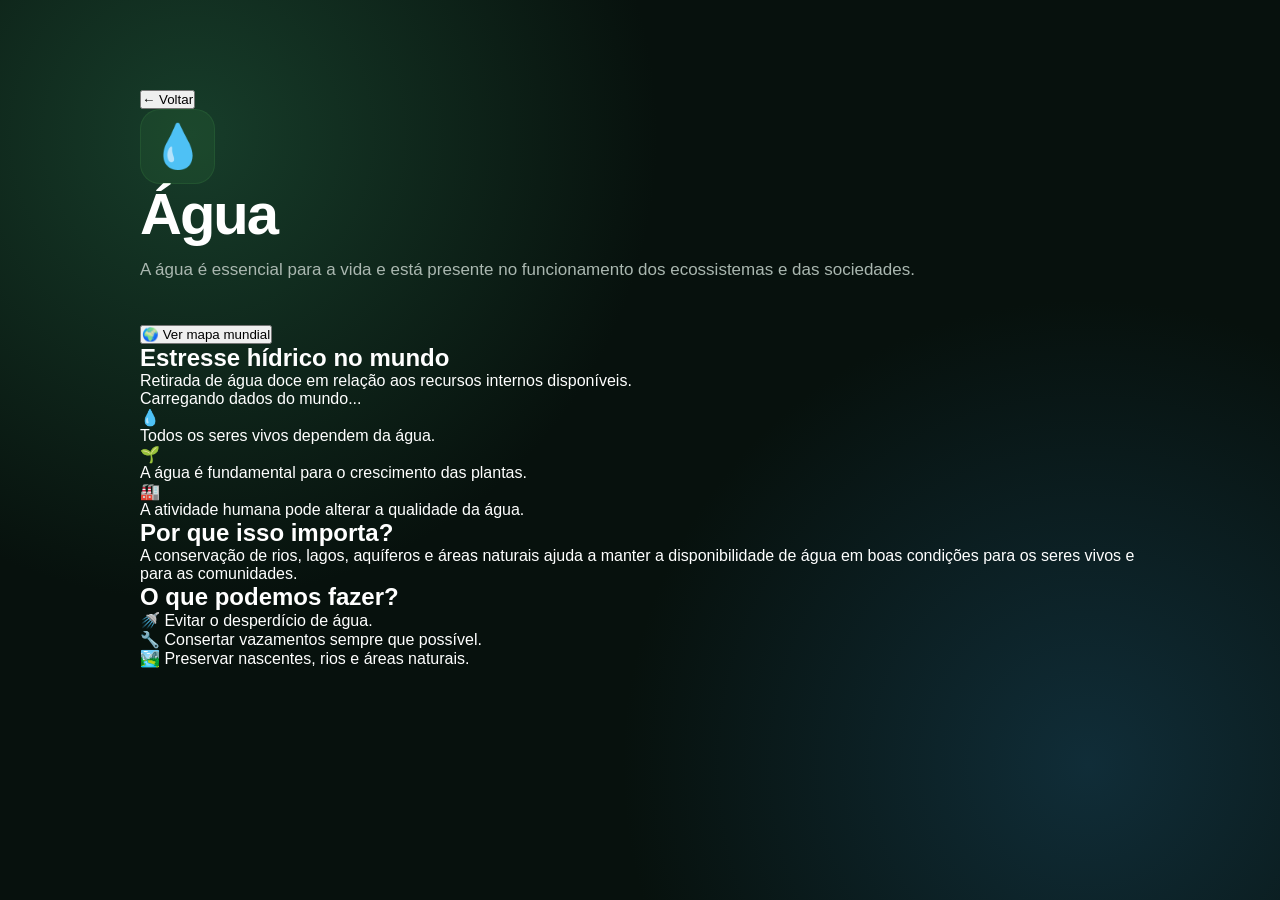
==== agua.html @ 877a5daf "Add files via upload" ====
<!DOCTYPE html>
<html lang="pt-BR">
<head>
    <meta charset="UTF-8">
    <meta name="viewport" content="width=device-width, initial-scale=1.0">

    <title>Água — Planeta em Dados</title>

    <link rel="stylesheet" href="style.css">
</head>

<body class="pagina tema-ciano">

    <div class="conteudo">

        <button class="voltar" onclick="voltar()">← Voltar</button>

        <header class="cabecalho">
            <div class="icone">💧</div>

            <h1 class="titulo">Água</h1>

            <p class="subtitulo">
                A água é essencial para a vida e está presente
                no funcionamento dos ecossistemas e das sociedades.
            </p>
        </header>

        <section class="estatisticas">

            <div class="card">
                <div class="numero">💧</div>
                <div class="label">
                    Todos os seres vivos dependem da água.
                </div>
            </div>

            <div class="card">
                <div class="numero">🌱</div>
                <div class="label">
                    A água é fundamental para o crescimento das plantas.
                </div>
            </div>

            <div class="card">
                <div class="numero">🏭</div>
                <div class="label">
                    A atividade humana pode alterar a qualidade da água.
                </div>
            </div>

        </section>

        <section class="secao">

            <h2>Por que isso importa?</h2>

            <p>
                A conservação de rios, lagos, aquíferos e áreas naturais
                ajuda a manter a disponibilidade de água em boas condições
                para os seres vivos e para as comunidades.
            </p>

            <div class="barra">
                <div class="progresso"></div>
            </div>

        </section>

        <section class="secao">

            <h2>O que podemos fazer?</h2>

            <div class="acoes">

                <div class="acao">
                    🚿 Evitar o desperdício de água.
                </div>

                <div class="acao">
                    🔧 Consertar vazamentos sempre que possível.
                </div>

                <div class="acao">
                    🏞️ Preservar nascentes, rios e áreas naturais.
                </div>

            </div>

        </section>

    </div>

    <script src="script.js"></script>

</body>
</html>
---- style.css ----
* {
    margin: 0;
    padding: 0;
    box-sizing: border-box;
}

html,
body {
    width: 100%;
    min-height: 100%;
}

body {
    font-family: Arial, sans-serif;

    background:
        radial-gradient(
            circle at 15% 15%,
            #173d2a 0%,
            transparent 35%
        ),
        radial-gradient(
            circle at 85% 85%,
            #102d38 0%,
            transparent 35%
        ),
        #07110d;

    color: white;
}

.pagina {
    width: min(1000px, 90vw);

    min-height: 100vh;

    margin: auto;

    padding:
        clamp(50px, 10vh, 100px)
        0
        30px;

    display: flex;
    flex-direction: column;
}

.cabecalho {
    margin-bottom: 45px;

    animation:
        aparecer 0.8s ease;
}

.cabecalho h1 {
    font-size:
        clamp(32px, 5vw, 58px);

    letter-spacing: -2px;

    line-height: 1.05;
}

.cabecalho p {
    margin-top: 15px;

    color: #aab7b0;

    font-size: 17px;
}

.projetos {
    display: grid;

    grid-template-columns:
        repeat(
            auto-fit,
            minmax(280px, 1fr)
        );

    gap: 20px;
}

.projeto {
    position: relative;

    min-height: 190px;

    padding: 25px;

    display: flex;
    align-items: center;

    gap: 22px;

    text-decoration: none;

    color: white;

    border-radius: 24px;

    border:
        1px solid
        rgba(255, 255, 255, 0.09);

    background:
        rgba(255, 255, 255, 0.055);

    backdrop-filter: blur(12px);

    overflow: hidden;

    transition:
        transform 0.3s ease,
        background 0.3s ease,
        border-color 0.3s ease,
        box-shadow 0.3s ease;

    animation:
        aparecer 0.8s ease;
}

.projeto::before {
    content: "";

    position: absolute;

    width: 180px;
    height: 180px;

    left: -50px;
    top: -60px;

    border-radius: 50%;

    background: #4caf50;

    opacity: 0.08;

    transition:
        transform 0.5s ease,
        opacity 0.5s ease;
}

.projeto:hover {
    transform:
        translateY(-7px)
        scale(1.015);

    background:
        rgba(255, 255, 255, 0.09);

    border-color:
        rgba(76, 175, 80, 0.45);

    box-shadow:
        0 18px 45px
        rgba(0, 0, 0, 0.28);
}

.projeto:hover::before {
    transform: scale(2.2);

    opacity: 0.13;
}

.icone {
    position: relative;

    z-index: 1;

    width: 75px;
    height: 75px;

    flex-shrink: 0;

    display: flex;
    align-items: center;
    justify-content: center;

    font-size: 43px;

    border-radius: 20px;

    background:
        rgba(76, 175, 80, 0.10);

    border:
        1px solid
        rgba(76, 175, 80, 0.15);

    transition:
        transform 0.35s ease;
}

.projeto:hover .icone {
    transform:
        scale(1.08)
        rotate(-4deg);
}

.info {
    position: relative;

    z-index: 1;
}

.info h2 {
    font-size: 24px;

    margin-bottom: 8px;
}

.info p {
    color: #aab7b0;

    font-size: 15px;
}

.info span {
    display: inline-block;

    margin-top: 18px;

    color: #76c56a;

    font-size: 14px;

    font-weight: bold;

    transition:
        transform 0.25s ease;
}

.projeto:hover .info span {
    transform: translateX(5px);
}

.rodape {
    margin-top: auto;

    padding-top: 60px;

    text-align: center;

    font-size: 11px;

    letter-spacing: 0.5px;
}

.rodape a {
    color:
        rgba(255, 255, 255, 0.18);

    text-decoration: none;

    transition:
        color 0.2s ease;
}

.rodape a:hover {
    color:
        rgba(255, 255, 255, 0.4);
}

@keyframes aparecer {
    from {
        opacity: 0;

        transform:
            translateY(25px);
    }

    to {
        opacity: 1;

        transform:
            translateY(0);
    }
}

@media (max-width: 600px) {

    .pagina {
        width: 90vw;

        padding-top: 55px;
    }

    .projeto {
        min-height: 170px;

        padding: 20px;

        gap: 16px;
    }

    .icone {
        width: 62px;
        height: 62px;

        font-size: 35px;
    }

    .info h2 {
        font-size: 20px;
    }
}
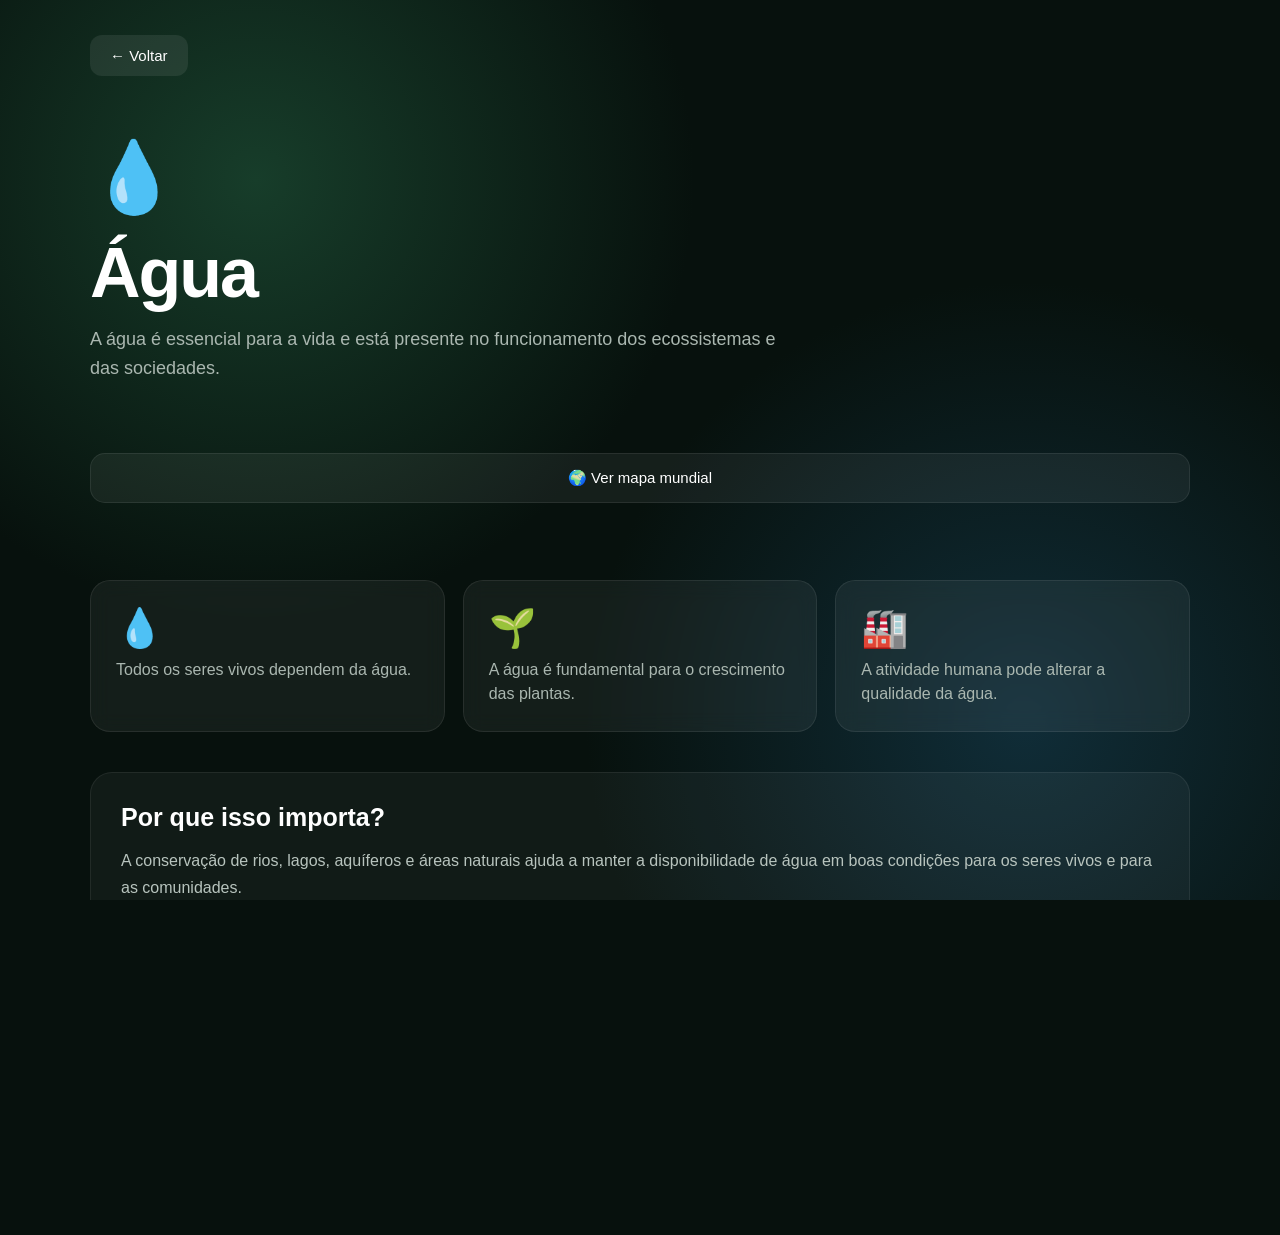
==== commit f355b6da: "Change stylesheet and maintain HTML structure Updated stylesheet link and ensured proper HTML struct" ====
--- a/agua.html
+++ b/agua.html
@@ -6,7 +6,7 @@
 
     <title>Água — Planeta em Dados</title>
 
-    <link rel="stylesheet" href="style.css">
+    <link rel="stylesheet" href="style_2.css">
 </head>
 
 <body class="pagina tema-ciano">
@@ -94,4 +94,4 @@
     <script src="script.js"></script>
 
 </body>
-</html>+</html>
--- a/style_2.css
+++ b/style_2.css
@@ -0,0 +1,1564 @@
+* {
+    margin: 0;
+    padding: 0;
+    box-sizing: border-box;
+}
+
+html {
+    width: 100%;
+    height: 100%;
+
+    overflow: hidden;
+}
+
+body {
+    width: 100%;
+    height: 100%;
+
+    margin: 0;
+
+    overflow: hidden;
+
+    font-family: Arial, sans-serif;
+
+    background:
+        radial-gradient(circle at 20% 20%, #173d2a 0%, transparent 35%),
+        radial-gradient(circle at 80% 80%, #102d38 0%, transparent 35%),
+        #07110d;
+
+    color: white;
+}
+
+
+/* HOME */
+
+.home {
+    width: 100%;
+    height: 100%;
+
+    display: flex;
+    justify-content: center;
+    align-items: center;
+
+    padding: 20px;
+}
+
+.categorias {
+    width: min(1100px, 90vw);
+
+    display: grid;
+    grid-template-columns: repeat(3, 1fr);
+
+    gap: clamp(12px, 2vh, 20px);
+
+    animation: aparecer 1s ease;
+}
+
+.categoria {
+    position: relative;
+
+    height: clamp(130px, 20vh, 180px);
+
+    border: 1px solid rgba(255, 255, 255, 0.1);
+
+    border-radius: 24px;
+
+    background: rgba(255, 255, 255, 0.055);
+
+    color: white;
+
+    cursor: pointer;
+
+    overflow: hidden;
+
+    backdrop-filter: blur(12px);
+
+    transition:
+        transform 0.3s ease,
+        background 0.3s ease,
+        border-color 0.3s ease,
+        box-shadow 0.3s ease;
+}
+
+.categoria::before {
+    content: "";
+
+    position: absolute;
+
+    width: 150px;
+    height: 150px;
+
+    border-radius: 50%;
+
+    left: var(--bola-x);
+    top: var(--bola-y);
+
+    transform: translate(-50%, -50%);
+
+    background: var(--cor);
+
+    opacity: 0.12;
+
+    transition:
+        transform 0.5s ease,
+        opacity 0.5s ease;
+}
+
+.categoria:hover {
+    transform: translateY(-10px) scale(1.025);
+
+    background: rgba(255, 255, 255, 0.1);
+
+    border-color: var(--cor);
+
+    box-shadow:
+        0 15px 40px rgba(0, 0, 0, 0.35),
+        0 0 25px var(--brilho);
+}
+
+.categoria:hover::before {
+    transform: translate(-50%, -50%) scale(2.8);
+
+    opacity: 0.2;
+}
+
+.categoria span {
+    position: relative;
+
+    display: block;
+
+    font-size: clamp(40px, 6vh, 52px);
+
+    margin-bottom: clamp(10px, 2vh, 18px);
+
+    transition:
+        transform 0.4s ease;
+}
+
+.categoria:hover span {
+    transform: scale(1.2) rotate(var(--rotacao));
+}
+
+.categoria p {
+    position: relative;
+
+    font-size: clamp(13px, 2vh, 17px);
+
+    font-weight: bold;
+
+    letter-spacing: 2px;
+}
+
+
+/* CLIQUE */
+
+.categoria.clicando {
+    animation: clique 0.18s ease-out forwards;
+
+    z-index: 100;
+}
+
+.categoria.clicando span {
+    animation: cliqueEmoji 0.18s ease-out forwards;
+}
+
+@keyframes clique {
+    0% {
+        transform: translateY(-10px) scale(1.025);
+    }
+
+    50% {
+        transform: translateY(-2px) scale(0.90);
+    }
+
+    100% {
+        transform: translateY(-10px) scale(1.025);
+    }
+}
+
+@keyframes cliqueEmoji {
+    0% {
+        transform: scale(1.2) rotate(var(--rotacao));
+    }
+
+    50% {
+        transform: scale(0.85) rotate(0deg);
+    }
+
+    100% {
+        transform: scale(1.2) rotate(var(--rotacao));
+    }
+}
+
+
+/* CORES */
+
+.desmatamento {
+    --cor: #4caf50;
+
+    --brilho:
+        rgba(76, 175, 80, 0.3);
+}
+
+.oceanos {
+    --cor: #2196f3;
+
+    --brilho:
+        rgba(33, 150, 243, 0.3);
+}
+
+.agua {
+    --cor: #00bcd4;
+
+    --brilho:
+        rgba(0, 188, 212, 0.3);
+}
+
+.queimadas {
+    --cor: #ff5722;
+
+    --brilho:
+        rgba(255, 87, 34, 0.3);
+}
+
+.residuos {
+    --cor: #8bc34a;
+
+    --brilho:
+        rgba(139, 195, 74, 0.3);
+}
+
+.clima {
+    --cor: #ffc107;
+
+    --brilho:
+        rgba(255, 193, 7, 0.3);
+}
+
+
+/* TELAS */
+
+.pagina {
+    width: 100%;
+    min-height: 100vh;
+
+    padding: 35px;
+
+    overflow-y: auto;
+
+    animation: aparecer 0.7s ease;
+}
+
+.conteudo {
+    width: min(1100px, 92vw);
+
+    margin: auto;
+}
+
+.voltar {
+    border: none;
+
+    padding: 12px 20px;
+
+    border-radius: 12px;
+
+    background: rgba(255, 255, 255, 0.08);
+
+    color: white;
+
+    cursor: pointer;
+
+    font-size: 15px;
+
+    transition:
+        transform 0.25s ease,
+        background 0.25s ease;
+}
+
+.voltar:hover {
+    transform: translateX(-5px);
+
+    background: rgba(255, 255, 255, 0.15);
+}
+
+.cabecalho {
+    margin-top: 60px;
+
+    margin-bottom: 45px;
+}
+
+.icone {
+    font-size: 70px;
+
+    animation:
+        flutuar 3s ease-in-out infinite;
+}
+
+.titulo {
+    margin-top: 15px;
+
+    font-size:
+        clamp(38px, 6vw, 70px);
+
+    letter-spacing: -2px;
+}
+
+.subtitulo {
+    margin-top: 12px;
+
+    max-width: 700px;
+
+    color: #aab7b0;
+
+    font-size: 18px;
+
+    line-height: 1.6;
+}
+
+.estatisticas {
+    display: grid;
+
+    grid-template-columns:
+        repeat(3, 1fr);
+
+    gap: 18px;
+
+    margin-bottom: 40px;
+}
+
+.card {
+    padding: 25px;
+
+    border-radius: 20px;
+
+    background:
+        rgba(255, 255, 255, 0.055);
+
+    border:
+        1px solid rgba(255, 255, 255, 0.08);
+
+    backdrop-filter: blur(10px);
+
+    transition:
+        transform 0.3s ease,
+        background 0.3s ease;
+}
+
+.card:hover {
+    transform: translateY(-6px);
+
+    background:
+        rgba(255, 255, 255, 0.09);
+}
+
+.numero {
+    font-size: 38px;
+
+    font-weight: bold;
+
+    color: var(--cor);
+}
+
+.label {
+    margin-top: 8px;
+
+    color: #aab7b0;
+
+    line-height: 1.5;
+}
+
+.secao {
+    padding: 30px;
+
+    margin-bottom: 25px;
+
+    border-radius: 22px;
+
+    background:
+        rgba(255, 255, 255, 0.045);
+
+    border:
+        1px solid rgba(255, 255, 255, 0.07);
+}
+
+.secao h2 {
+    margin-bottom: 15px;
+
+    font-size: 25px;
+}
+
+.secao p {
+    color: #b8c4be;
+
+    line-height: 1.7;
+}
+
+.barra {
+    width: 100%;
+
+    height: 14px;
+
+    margin-top: 20px;
+
+    border-radius: 20px;
+
+    background:
+        rgba(255, 255, 255, 0.08);
+
+    overflow: hidden;
+}
+
+.progresso {
+    height: 100%;
+
+    width: 72%;
+
+    border-radius: 20px;
+
+    background: var(--cor);
+
+    animation:
+        carregar 1.5s ease;
+}
+
+.acoes {
+    display: grid;
+
+    grid-template-columns:
+        repeat(3, 1fr);
+
+    gap: 15px;
+
+    margin-top: 20px;
+}
+
+.acao {
+    padding: 18px;
+
+    border-radius: 15px;
+
+    background:
+        rgba(255, 255, 255, 0.06);
+
+    color: #dce7e1;
+}
+
+
+/* CORES DAS PÁGINAS */
+
+.tema-verde {
+    --cor: #4caf50;
+}
+
+.tema-azul {
+    --cor: #2196f3;
+}
+
+.tema-ciano {
+    --cor: #00bcd4;
+}
+
+.tema-vermelho {
+    --cor: #ff5722;
+}
+
+.tema-lima {
+    --cor: #8bc34a;
+}
+
+.tema-amarelo {
+    --cor: #ffc107;
+}
+
+
+/* ANIMAÇÕES */
+
+@keyframes aparecer {
+    from {
+        opacity: 0;
+
+        transform:
+            translateY(30px);
+    }
+
+    to {
+        opacity: 1;
+
+        transform:
+            translateY(0);
+    }
+}
+
+@keyframes flutuar {
+    0%, 100% {
+        transform:
+            translateY(0);
+    }
+
+    50% {
+        transform:
+            translateY(-10px);
+    }
+}
+
+@keyframes carregar {
+    from {
+        width: 0;
+    }
+}
+
+
+/* YOUTUBE */
+
+.youtube {
+    position: fixed;
+
+    bottom: 12px;
+
+    left: 50%;
+
+    transform:
+        translateX(-50%);
+
+    font-size: 11px;
+
+    color:
+        rgba(255, 255, 255, 0.15);
+
+    letter-spacing: 0.5px;
+
+    user-select: none;
+
+    white-space: nowrap;
+}
+
+
+/* RESPONSIVO */
+
+@media (max-width: 750px) {
+    html {
+        overflow: auto;
+    }
+
+    body {
+        overflow: auto;
+    }
+
+    .home {
+        min-height: 100vh;
+
+        height: auto;
+
+        padding: 20px;
+    }
+
+    .categorias {
+        grid-template-columns: 1fr;
+
+        width: min(500px, 90vw);
+    }
+
+    .categoria {
+        height: 140px;
+    }
+
+    .estatisticas {
+        grid-template-columns: 1fr;
+    }
+
+    .acoes {
+        grid-template-columns: 1fr;
+    }
+
+    .pagina {
+        padding: 20px;
+    }
+}
+
+/* SCROLLBAR */
+
+::-webkit-scrollbar {
+    width: 12px;
+}
+
+::-webkit-scrollbar-track {
+    background: #07110d;
+
+    border-radius: 20px;
+}
+
+::-webkit-scrollbar-thumb {
+    background: color-mix(
+        in srgb,
+        var(--cor) 12%,
+        #07110d
+    );
+
+    border-radius: 20px;
+
+    border: 3px solid #07110d;
+}
+
+::-webkit-scrollbar-thumb:hover {
+    background: color-mix(
+        in srgb,
+        var(--cor) 25%,
+        #07110d
+    );
+}
+
+::-webkit-scrollbar-corner {
+    background: #07110d;
+}
+
+/* MAPA MUNDIAL */
+
+.mapa-container {
+    margin-top: 25px;
+
+    padding: 25px;
+
+    border-radius: 22px;
+
+    background: rgba(255, 255, 255, 0.045);
+
+    border: 1px solid rgba(255, 255, 255, 0.07);
+
+    overflow: hidden;
+
+    max-height: 0;
+    opacity: 0;
+
+    transform: translateY(-10px);
+
+    transition:
+        max-height 0.7s ease,
+        opacity 0.5s ease,
+        transform 0.5s ease,
+        padding 0.5s ease;
+}
+
+.mapa-container.aberto {
+    max-height: 850px;
+
+    opacity: 1;
+
+    transform: translateY(0);
+}
+
+.mapa-botao {
+    width: 100%;
+
+    margin-top: 25px;
+
+    padding: 15px 20px;
+
+    border: 1px solid rgba(255, 255, 255, 0.08);
+
+    border-radius: 15px;
+
+    background: rgba(255, 255, 255, 0.06);
+
+    color: white;
+
+    cursor: pointer;
+
+    font-size: 15px;
+
+    transition:
+        background 0.25s ease,
+        transform 0.25s ease,
+        border-color 0.25s ease;
+}
+
+.mapa-botao:hover {
+    background: rgba(255, 255, 255, 0.1);
+
+    border-color: var(--cor);
+
+    transform: translateY(-2px);
+}
+
+.mapa-titulo {
+    margin-bottom: 5px;
+
+    font-size: 22px;
+}
+
+.mapa-subtitulo {
+    margin-bottom: 20px;
+
+    color: #aab7b0;
+
+    font-size: 14px;
+}
+
+.mapa-svg {
+    width: 100%;
+
+    height: auto;
+
+    display: block;
+}
+
+.pais {
+    stroke: rgba(255, 255, 255, 0.16);
+
+    stroke-width: 0.5;
+
+    cursor: pointer;
+
+    transition:
+        opacity 0.2s ease,
+        stroke 0.2s ease,
+        stroke-width 0.2s ease;
+}
+
+.pais:hover {
+    opacity: 0.85;
+
+    stroke: white;
+
+    stroke-width: 1.2;
+}
+
+.mapa-info {
+    min-height: 62px;
+
+    margin-top: 15px;
+
+    padding: 14px 16px;
+
+    border-radius: 14px;
+
+    background: rgba(0, 0, 0, 0.18);
+
+    border: 1px solid rgba(255, 255, 255, 0.06);
+
+    color: #dce7e1;
+}
+
+.mapa-info strong {
+    color: white;
+
+    font-size: 16px;
+}
+
+.mapa-info span {
+    color: #aab7b0;
+
+    font-size: 13px;
+}
+
+.mapa-fonte {
+    margin-top: 12px;
+
+    color: rgba(255, 255, 255, 0.35);
+
+    font-size: 10px;
+
+    line-height: 1.5;
+}
+
+.mapa-carregando {
+    padding: 80px 20px;
+
+    text-align: center;
+
+    color: #aab7b0;
+}
+
+@media (max-width: 750px) {
+    .mapa-container {
+        padding: 15px;
+    }
+
+    .mapa-container.aberto {
+        max-height: 650px;
+    }
+}
+
+/* MODAL DO MAPA */
+
+.mapa-container {
+    position: relative;
+}
+
+.mapa-overlay {
+    position: fixed;
+
+    inset: 0;
+
+    z-index: 9999;
+
+    display: flex;
+
+    justify-content: center;
+    align-items: center;
+
+    padding: 25px;
+
+    background: rgba(0, 0, 0, 0.35);
+
+    backdrop-filter: blur(8px);
+
+    opacity: 0;
+
+    pointer-events: none;
+
+    transition: opacity 0.3s ease;
+}
+
+.mapa-overlay.aberto {
+    opacity: 1;
+
+    pointer-events: auto;
+}
+
+.mapa-modal {
+    position: relative;
+
+    width: min(560px, 90vw);
+
+    padding: 35px;
+
+    border-radius: 24px;
+
+    background: rgba(15, 25, 21, 0.94);
+
+    border: 1px solid rgba(255, 255, 255, 0.12);
+
+    box-shadow:
+        0 25px 80px rgba(0, 0, 0, 0.45);
+
+    transform: scale(0.92) translateY(15px);
+
+    transition: transform 0.3s ease;
+}
+
+.mapa-overlay.aberto .mapa-modal {
+    transform: scale(1) translateY(0);
+}
+
+.mapa-fechar {
+    position: absolute;
+
+    top: 15px;
+    right: 15px;
+
+    width: 38px;
+    height: 38px;
+
+    border: none;
+
+    border-radius: 50%;
+
+    background: rgba(255, 255, 255, 0.07);
+
+    color: white;
+
+    cursor: pointer;
+
+    font-size: 20px;
+
+    line-height: 38px;
+
+    transition:
+        background 0.2s ease,
+        transform 0.2s ease;
+}
+
+.mapa-fechar:hover {
+    background: rgba(255, 255, 255, 0.14);
+
+    transform: rotate(90deg);
+}
+
+.mapa-modal h2 {
+    margin-bottom: 10px;
+
+    font-size: 28px;
+}
+
+.mapa-modal-descricao {
+    color: #aab7b0;
+
+    line-height: 1.6;
+
+    margin-bottom: 25px;
+}
+
+.mapa-modal-valor {
+    padding: 22px;
+
+    border-radius: 18px;
+
+    background: color-mix(
+        in srgb,
+        var(--cor) 12%,
+        rgba(255, 255, 255, 0.03)
+    );
+
+    border: 1px solid color-mix(
+        in srgb,
+        var(--cor) 25%,
+        transparent
+    );
+
+    margin-bottom: 20px;
+}
+
+.mapa-modal-numero {
+    font-size: 38px;
+
+    font-weight: bold;
+
+    color: var(--cor);
+
+    margin-bottom: 5px;
+}
+
+.mapa-modal-label {
+    color: #aab7b0;
+
+    font-size: 13px;
+}
+
+.mapa-modal-dados {
+    display: grid;
+
+    grid-template-columns: repeat(2, 1fr);
+
+    gap: 12px;
+}
+
+.mapa-modal-item {
+    padding: 15px;
+
+    border-radius: 14px;
+
+    background: rgba(255, 255, 255, 0.045);
+
+    border: 1px solid rgba(255, 255, 255, 0.06);
+}
+
+.mapa-modal-item strong {
+    display: block;
+
+    margin-bottom: 5px;
+
+    font-size: 13px;
+
+    color: #aab7b0;
+}
+
+.mapa-modal-item span {
+    font-size: 15px;
+
+    color: white;
+}
+
+.mapa-modal-fonte {
+    margin-top: 18px;
+
+    color: rgba(255, 255, 255, 0.35);
+
+    font-size: 11px;
+
+    line-height: 1.5;
+}
+
+@media (max-width: 600px) {
+    .mapa-modal {
+        padding: 28px 22px;
+    }
+
+    .mapa-modal-dados {
+        grid-template-columns: 1fr;
+    }
+}
+
+/* =========================================================
+   LEGENDA DO MAPA
+========================================================= */
+
+.mapa-legenda {
+    margin-top: 22px;
+
+    padding: 18px 20px;
+
+    border-radius: 16px;
+
+    background: rgba(255, 255, 255, 0.035);
+
+    border: 1px solid rgba(255, 255, 255, 0.06);
+}
+
+.legenda-titulo {
+    margin-bottom: 12px;
+
+    color: white;
+
+    font-size: 14px;
+
+    font-weight: bold;
+
+    letter-spacing: 0.5px;
+}
+
+.legenda-escala {
+    display: grid;
+
+    grid-template-columns: auto 1fr auto;
+
+    align-items: center;
+
+    gap: 12px;
+}
+
+.legenda-esquerda,
+.legenda-direita {
+    color: #aab7b0;
+
+    font-size: 11px;
+
+    white-space: nowrap;
+}
+
+.legenda-gradiente {
+    position: relative;
+
+    width: 100%;
+    height: 12px;
+
+    border-radius: 20px;
+
+    background: transparent;
+
+    overflow: hidden;
+
+    border: none;
+}
+
+.legenda-gradiente::before {
+    content: "";
+
+    position: absolute;
+
+    inset: 0;
+
+    border-radius: inherit;
+
+    background: var(--gradiente-legenda);
+}
+
+.legenda-valores {
+    display: grid;
+
+    grid-template-columns: 1fr 1fr 1fr;
+
+    margin-top: 7px;
+}
+
+.legenda-min {
+    text-align: left;
+
+    color: #aab7b0;
+
+    font-size: 11px;
+}
+
+.legenda-zero {
+    text-align: center;
+
+    color: #dce7e1;
+
+    font-size: 11px;
+
+    font-weight: bold;
+}
+
+.legenda-max {
+    text-align: right;
+
+    color: #aab7b0;
+
+    font-size: 11px;
+}
+
+.mapa-fonte {
+    margin-top: 12px;
+
+    color: rgba(255, 255, 255, 0.3);
+
+    font-size: 10px;
+
+    line-height: 1.5;
+}
+
+
+/* LEGENDA EM TELAS PEQUENAS */
+
+@media (max-width: 600px) {
+
+    .mapa-legenda {
+        padding: 15px;
+    }
+
+    .legenda-escala {
+        grid-template-columns: 1fr;
+        gap: 6px;
+    }
+
+    .legenda-esquerda,
+    .legenda-direita {
+        display: none;
+    }
+
+    .legenda-gradiente {
+        height: 10px;
+    }
+}
+
+.mapa-container.aberto {
+    margin-bottom: 35px;
+}
+
+/* =========================================================
+   RANKING MUNDIAL
+========================================================= */
+
+.ranking-botao {
+    width: 100%;
+
+    margin-top: 12px;
+
+    padding: 15px 20px;
+
+    border: 1px solid rgba(255, 255, 255, 0.08);
+
+    border-radius: 15px;
+
+    background: rgba(255, 255, 255, 0.06);
+
+    color: white;
+
+    cursor: pointer;
+
+    font-size: 15px;
+
+    transition:
+        background 0.25s ease,
+        transform 0.25s ease,
+        border-color 0.25s ease;
+}
+
+.ranking-botao:hover {
+    background: rgba(255, 255, 255, 0.1);
+
+    border-color: var(--cor);
+
+    transform: translateY(-2px);
+}
+
+
+/* FUNDO DO RANKING */
+
+.ranking-overlay {
+    position: fixed;
+
+    inset: 0;
+
+    z-index: 10000;
+
+    display: flex;
+
+    justify-content: center;
+
+    align-items: center;
+
+    padding: 25px;
+
+    background: rgba(0, 0, 0, 0.35);
+
+    backdrop-filter: blur(8px);
+
+    opacity: 0;
+
+    pointer-events: none;
+
+    transition:
+        opacity 0.3s ease;
+}
+
+.ranking-overlay.aberto {
+    opacity: 1;
+
+    pointer-events: auto;
+}
+
+
+/* JANELA */
+
+.ranking-modal {
+    position: relative;
+
+    width: min(600px, 92vw);
+
+    max-height: 85vh;
+
+    overflow-y: auto;
+
+    padding: 35px;
+
+    border-radius: 24px;
+
+    background: rgba(15, 25, 21, 0.96);
+
+    border: 1px solid rgba(255, 255, 255, 0.12);
+
+    box-shadow:
+        0 25px 80px rgba(0, 0, 0, 0.45);
+
+    transform:
+        scale(0.92)
+        translateY(15px);
+
+    transition:
+        transform 0.3s ease;
+}
+
+.ranking-overlay.aberto .ranking-modal {
+    transform:
+        scale(1)
+        translateY(0);
+}
+
+
+/* X */
+
+.ranking-fechar {
+    position: absolute;
+
+    top: 15px;
+
+    right: 15px;
+
+    width: 38px;
+
+    height: 38px;
+
+    border: none;
+
+    border-radius: 50%;
+
+    background: rgba(255, 255, 255, 0.07);
+
+    color: white;
+
+    cursor: pointer;
+
+    font-size: 20px;
+
+    line-height: 38px;
+
+    transition:
+        background 0.2s ease,
+        transform 0.2s ease;
+}
+
+.ranking-fechar:hover {
+    background: rgba(255, 255, 255, 0.14);
+
+    transform: rotate(90deg);
+}
+
+
+/* TÍTULO */
+
+.ranking-modal h2 {
+    margin-bottom: 8px;
+
+    font-size: 28px;
+}
+
+.ranking-subtitulo {
+    margin-bottom: 25px;
+
+    color: #aab7b0;
+
+    line-height: 1.5;
+
+    font-size: 14px;
+}
+
+
+/* LISTA */
+
+.ranking-lista {
+    display: flex;
+
+    flex-direction: column;
+
+    gap: 12px;
+}
+
+
+/* ITEM */
+
+.ranking-item {
+    display: grid;
+
+    grid-template-columns:
+        55px
+        1fr
+        auto;
+
+    align-items: center;
+
+    gap: 15px;
+
+    padding: 16px;
+
+    border-radius: 16px;
+
+    background:
+        rgba(255, 255, 255, 0.045);
+
+    border:
+        1px solid rgba(255, 255, 255, 0.06);
+
+    transition:
+        transform 0.2s ease,
+        background 0.2s ease;
+}
+
+.ranking-item:hover {
+    transform: translateX(4px);
+
+    background:
+        rgba(255, 255, 255, 0.075);
+}
+
+
+/* POSIÇÃO */
+
+.ranking-posicao {
+    display: flex;
+
+    justify-content: center;
+
+    align-items: center;
+
+    width: 42px;
+
+    height: 42px;
+
+    border-radius: 50%;
+
+    background:
+        color-mix(
+            in srgb,
+            var(--cor) 15%,
+            rgba(255, 255, 255, 0.03)
+        );
+
+    color: var(--cor);
+
+    font-size: 17px;
+
+    font-weight: bold;
+}
+
+
+/* NOME */
+
+.ranking-pais {
+    color: white;
+
+    font-size: 16px;
+
+    font-weight: bold;
+}
+
+.ranking-ano {
+    margin-top: 4px;
+
+    color: #7f8b85;
+
+    font-size: 11px;
+}
+
+
+/* VALOR */
+
+.ranking-valor {
+    color: var(--cor);
+
+    font-size: 17px;
+
+    font-weight: bold;
+
+    text-align: right;
+
+    white-space: nowrap;
+}
+
+
+/* DESTAQUES */
+
+.ranking-item:nth-child(1) {
+    border-color:
+        color-mix(
+            in srgb,
+            var(--cor) 25%,
+            transparent
+        );
+}
+
+.ranking-item:nth-child(1) .ranking-posicao {
+    transform: scale(1.08);
+}
+
+
+/* RANKING NO MODAL DO PAÍS */
+
+.mapa-modal-ranking {
+    margin-top: 12px;
+
+    padding: 12px 15px;
+
+    border-radius: 14px;
+
+    background:
+        rgba(255, 255, 255, 0.045);
+
+    border:
+        1px solid rgba(255, 255, 255, 0.06);
+
+    color: #aab7b0;
+
+    font-size: 13px;
+    
+    margin-bottom: 12px;
+}
+
+.mapa-modal-ranking strong {
+    color: var(--cor);
+
+    font-size: 15px;
+}
+
+
+/* SCROLL DO RANKING */
+
+.ranking-modal::-webkit-scrollbar {
+    width: 8px;
+}
+
+.ranking-modal::-webkit-scrollbar-track {
+    background: transparent;
+}
+
+.ranking-modal::-webkit-scrollbar-thumb {
+    background:
+        color-mix(
+            in srgb,
+            var(--cor) 10%,
+            #07110d
+        );
+
+    border-radius: 20px;
+}
+
+
+/* MOBILE */
+
+@media (max-width: 600px) {
+
+    .ranking-modal {
+        padding: 28px 20px;
+    }
+
+    .ranking-item {
+        grid-template-columns:
+            45px
+            1fr;
+
+        gap: 10px;
+    }
+
+    .ranking-valor {
+        grid-column: 2;
+
+        text-align: left;
+    }
+}
+
+.mapa-container {
+    position: relative;
+}
+
+.ranking-dentro-mapa {
+    position: absolute;
+
+    top: 20px;
+    right: 20px;
+
+    width: auto;
+    margin-top: 0;
+
+    padding: 11px 16px;
+
+    z-index: 20;
+}
+
+@media (max-width: 750px) {
+
+    .ranking-dentro-mapa {
+        position: relative;
+
+        top: auto;
+        right: auto;
+
+        width: 100%;
+        margin-top: 15px;
+    }
+}
+
+.dedicado {
+    position: absolute;
+
+    top: 25px;
+    right: 30px;
+
+    color: rgba(255, 255, 255, 0.45);
+
+    font-size: 13px;
+
+    text-align: right;
+}
+
+.dedicado a {
+    color: #6fba5c;
+
+    text-decoration: none;
+
+    transition: color 0.2s ease;
+}
+
+.dedicado a:hover {
+    color: #8bdc72;
+
+    text-decoration: underline;
+}
+
+.youtube a {
+    color: rgba(255, 255, 255, 0.15);
+
+    text-decoration: none;
+}
+
+.youtube a:hover {
+    color: rgba(255, 255, 255, 0.3);
+}
